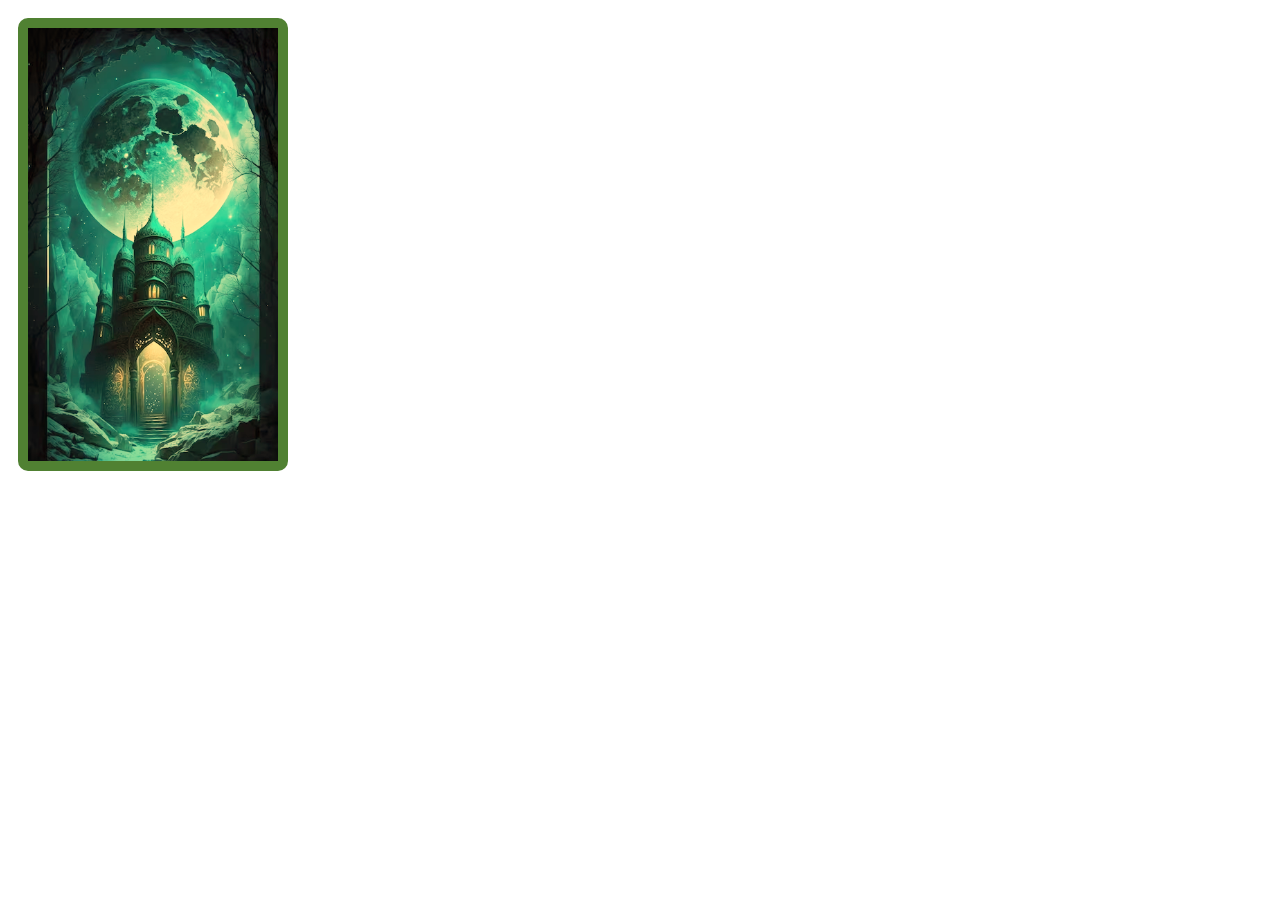
==== main.html @ b651d969 "kartyak kirakva" ====
<!DOCTYPE html>
<html lang="en">
<head>
    <meta charset="UTF-8">
    <meta name="viewport" content="width=device-width, initial-scale=1.0">
    <link rel="stylesheet" href="style.css">
    <title>Document</title>
</head>
<body>
    <div>
        <div class="cardsDiv">
            <div class="cardDiv">
                <img src="card/background.png" alt="CardBackground" class="backgroundCard card">
            </div>
        </div>
    </div>
</body>
<script src="script.js" type="module"></script>
</html>
---- style.css ----
@font-face {
    font-family: EnchantFont;
    src: url('others/EnchantingTable-Regular.ttf') format('truetype');
}


.card{
    border: 10px solid #508132;
    border-radius: 10px;
    width: 250px;
    height: 433px;
}
.cardsDiv{
    display: flex;
}
.cardDiv{
    flex-wrap: wrap;
    margin: 10px;
}
.cardText{
    font-family: EnchantFont;
    position: relative;
    top: -8%;
    text-align: center;
}
.cardTitle{
    font-family: EnchantFont;
    position: relative;
    margin: auto;
    top: -64%;
    left: 0%;
    font-size: 30px;
    transform: rotate(22deg);
}

path {
    fill: transparent;
}
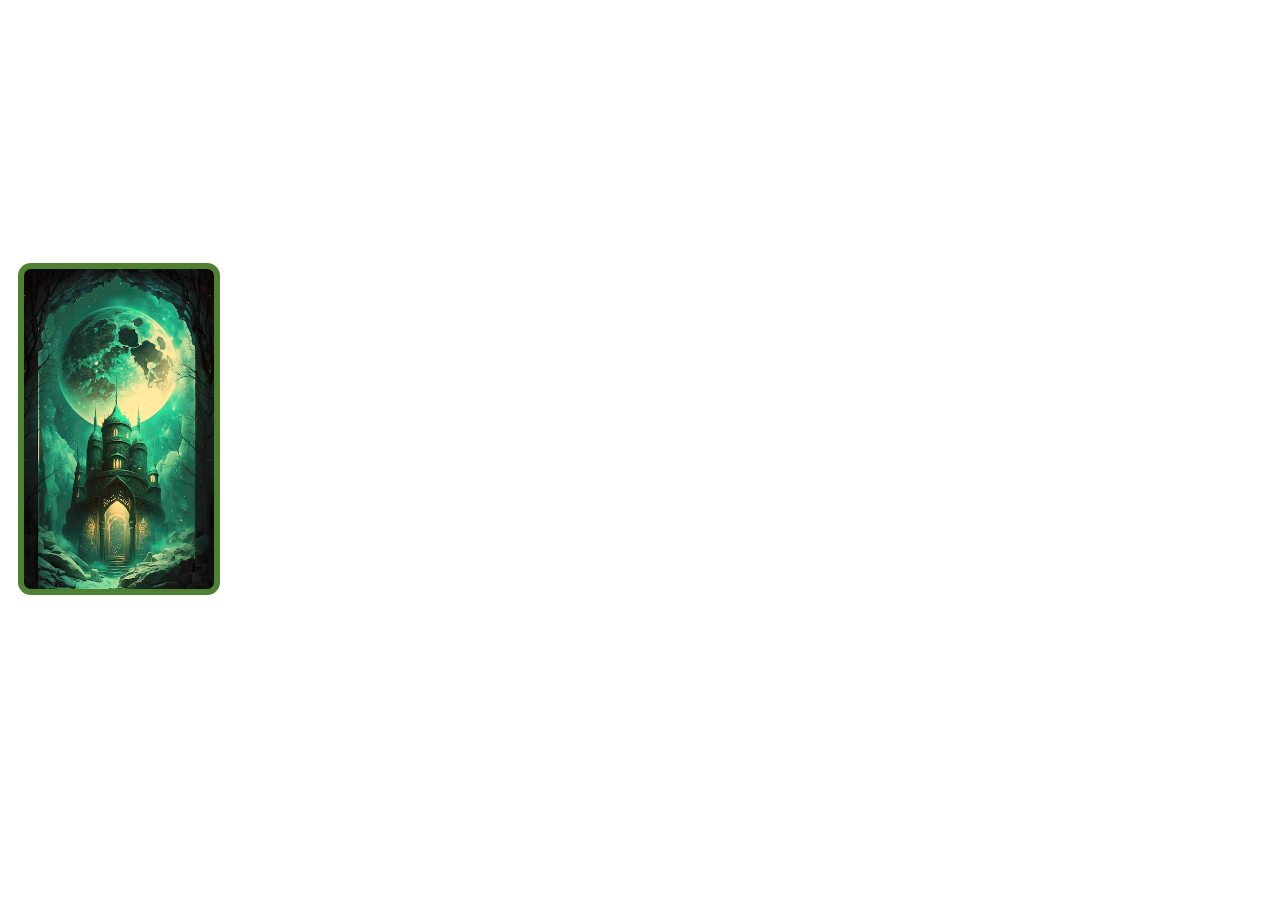
==== commit 3ad361ac: "responsive!" ====
--- a/main.html
+++ b/main.html
@@ -10,7 +10,7 @@
     <div>
         <div class="cardsDiv">
             <div class="cardDiv">
-                <img src="card/background.png" alt="CardBackground" class="backgroundCard card">
+                <div class="backgroundCard card"></div>
             </div>
         </div>
     </div>
--- a/style.css
+++ b/style.css
@@ -4,35 +4,182 @@
 }
 
 
-.card{
-    border: 10px solid #508132;
-    border-radius: 10px;
-    width: 250px;
-    height: 433px;
-}
+
+
+
 .cardsDiv{
     display: flex;
+    margin-top: 20%;
+    width: 50%;
 }
 .cardDiv{
     flex-wrap: wrap;
+    width: 33.33%;
+}
+.tile{
+    background: url(icons/tile.png);
+}
+img[src="icons/"]{
+    display: none;
+}
+
+#cardSelected{
+    border-color: #97ee65; 
+}
+
+.cardDiv{
+    display: inline-block;
+}
+
+.cardTr{
+    height: 3vw;
+    width: 12vw;
+    padding: 0px;
+    margin: 0px;
+}
+.cardTd{
+    height: 3vw;
+    width: 3vw;
+    padding: 0px;
+    margin: 0px;
+}
+.BuildingImg{
+    height: 3vw;
+    width: auto;
+    /* padding: 6px; */
+}
+
+path {
+    fill: transparent;
+}
+.card{
+    width: 90%;
+    height: 25vw;
     margin: 10px;
+    border: 0.5vw solid #508132;
+    border-radius: 1vw;
+}
+
+.cardTable{
+    position: relative;
+    margin: auto;
+    top: -50%;
+    left: 0%;
 }
 .cardText{
     font-family: EnchantFont;
     position: relative;
-    top: -8%;
+    top: 88%;
+    font-size: 1vw;
     text-align: center;
 }
 .cardTitle{
     font-family: EnchantFont;
     position: relative;
     margin: auto;
-    top: -64%;
+    top: -13%;
+    font-size: 30px;
+    transform: rotate(22deg);
+}
+
+.cardImg{
+    background-image: url(card/card.png);
+    background-size: contain;
+    /* width: 90%;
+    margin: 10px;
+    border: 0.5vw solid #508132;
+    border-radius: 1vw; */
+}
+
+.backgroundCard{
+    background-image: url(card/background.png);
+    background-size: contain;
+}
+/* 
+.card{
+    border: 10px solid #508132;
+    border-radius: 10px;
+    width: 100%;
+    height: auto;
+}
+.cardsDiv{
+    display: flex;
+    margin-top: 20%;
+    width: 50%;
+}
+.cardDiv{
+    flex-wrap: wrap;
+    margin: 10px;
+    width: 33.33%;
+}
+.cardText{
+    font-family: EnchantFont;
+    position: relative;
+    top: -65px;
+    text-align: center;
+}
+.cardTitle{
+    font-family: EnchantFont;
+    position: relative;
+    margin: auto;
+    top: -500px;
     left: 0%;
     font-size: 30px;
     transform: rotate(22deg);
+}
+.cardDiv>img{
+    width: 90%;
+    text-align: center;
 }
 
 path {
     fill: transparent;
 }
+
+#cardSelected{
+    border: 10px solid #97ee65; 
+}
+
+.cardField{
+    background-color: red;
+    position: relative;
+}
+
+.cardTable{
+    position: relative;
+    margin: auto;
+    top: -688px;
+    left: 0%;
+}
+.cardTr{
+    height: 54px;
+    width: 126px;
+    padding: 0px;
+    margin: 0px;
+}
+.cardTd{
+    height: 54px;
+    width: 54px;
+    padding: 0px;
+    margin: 0px;
+}
+
+.tile{
+    background: url(icons/tile.png);
+}
+
+img[src="icons/"]{
+    display: none;
+}
+
+.BuildingImg{
+    height: 42px;
+    width: auto;
+    padding: 6px;
+}
+
+.OffsetCardShape{
+    position: relative;
+    margin: auto;
+    left: -27px;
+} */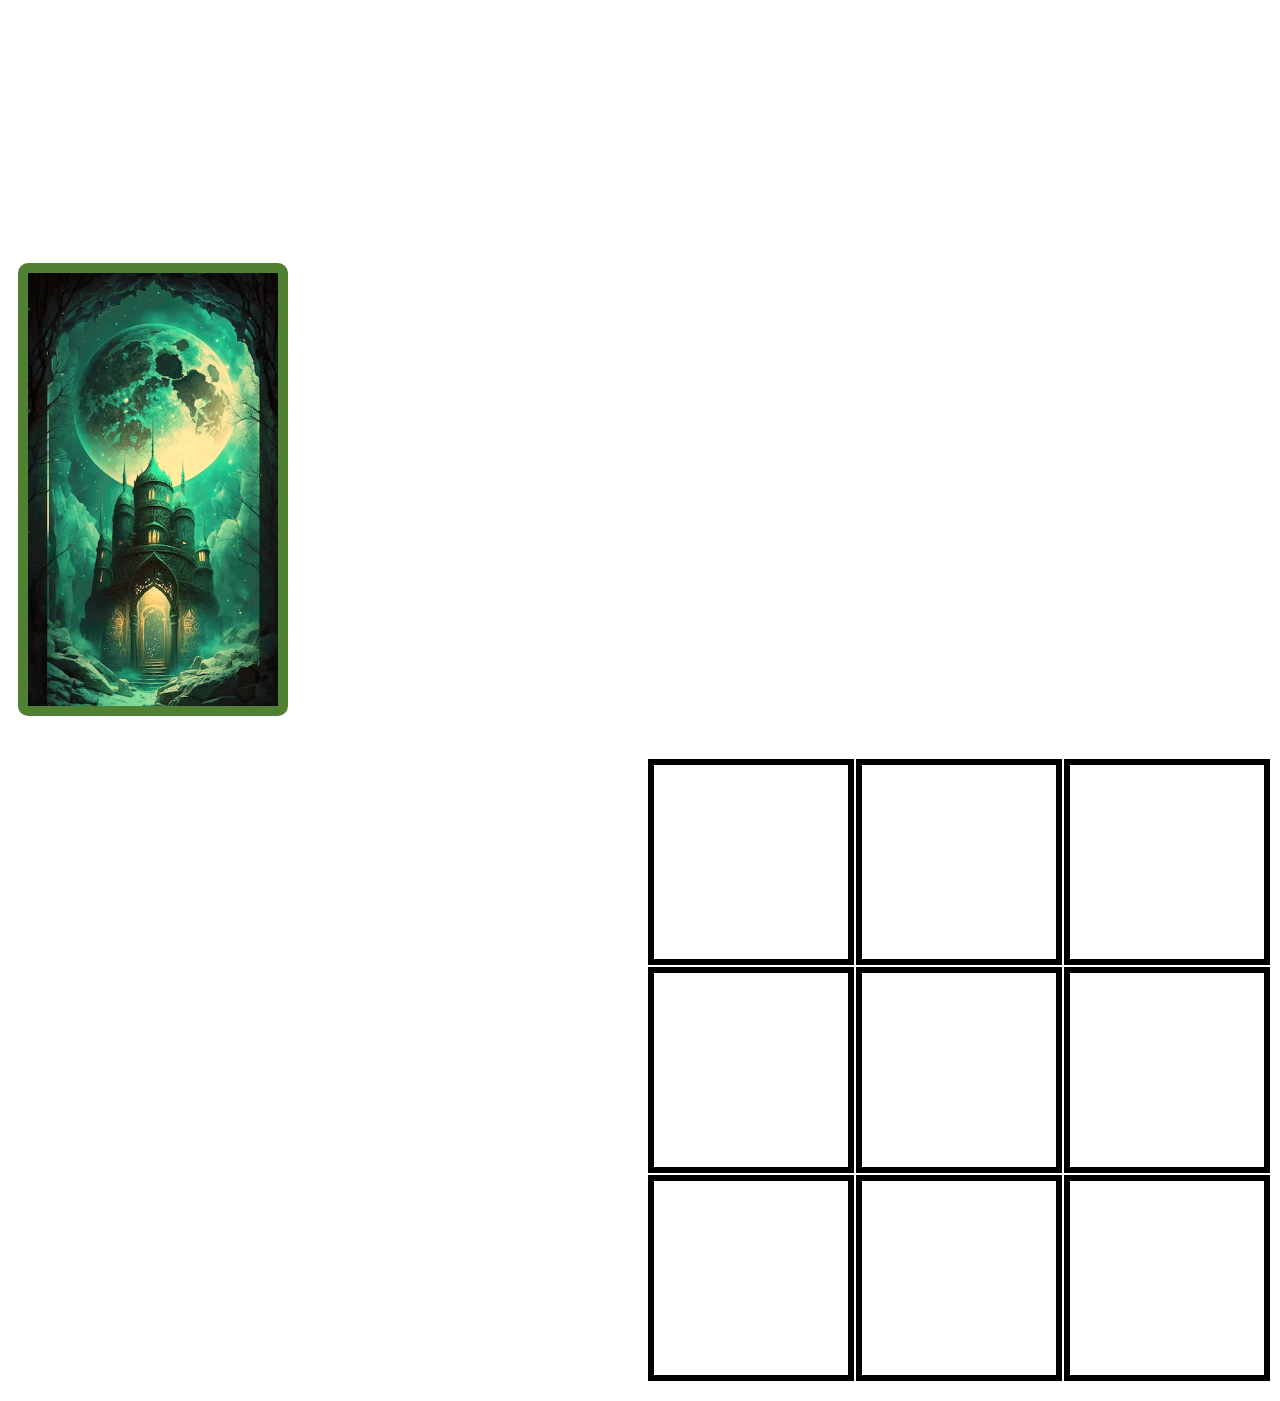
==== commit 986135a5: "added table" ====
--- a/main.html
+++ b/main.html
@@ -10,9 +10,26 @@
     <div>
         <div class="cardsDiv">
             <div class="cardDiv">
-                <div class="backgroundCard card"></div>
+                <img src="card/background.png" alt="CardBackground" class="backgroundCard card">
             </div>
         </div>
+        <table id="main-table">
+            <tr>
+                <td></td>
+                <td></td>
+                <td></td>
+            </tr>
+            <tr>
+                <td></td>
+                <td></td>
+                <td></td>
+            </tr>
+            <tr>
+                <td></td>
+                <td></td>
+                <td></td>
+            </tr>
+        </table>
     </div>
 </body>
 <script src="script.js" type="module"></script>
--- a/style.css
+++ b/style.css
@@ -4,113 +4,19 @@
 }
 
 
-
-
-
-.cardsDiv{
-    display: flex;
-    margin-top: 20%;
-    width: 50%;
-}
-.cardDiv{
-    flex-wrap: wrap;
-    width: 33.33%;
-}
-.tile{
-    background: url(icons/tile.png);
-}
-img[src="icons/"]{
-    display: none;
-}
-
-#cardSelected{
-    border-color: #97ee65; 
-}
-
-.cardDiv{
-    display: inline-block;
-}
-
-.cardTr{
-    height: 3vw;
-    width: 12vw;
-    padding: 0px;
-    margin: 0px;
-}
-.cardTd{
-    height: 3vw;
-    width: 3vw;
-    padding: 0px;
-    margin: 0px;
-}
-.BuildingImg{
-    height: 3vw;
-    width: auto;
-    /* padding: 6px; */
-}
-
-path {
-    fill: transparent;
-}
-.card{
-    width: 90%;
-    height: 25vw;
-    margin: 10px;
-    border: 0.5vw solid #508132;
-    border-radius: 1vw;
-}
-
-.cardTable{
-    position: relative;
-    margin: auto;
-    top: -50%;
-    left: 0%;
-}
-.cardText{
-    font-family: EnchantFont;
-    position: relative;
-    top: 88%;
-    font-size: 1vw;
-    text-align: center;
-}
-.cardTitle{
-    font-family: EnchantFont;
-    position: relative;
-    margin: auto;
-    top: -13%;
-    font-size: 30px;
-    transform: rotate(22deg);
-}
-
-.cardImg{
-    background-image: url(card/card.png);
-    background-size: contain;
-    /* width: 90%;
-    margin: 10px;
-    border: 0.5vw solid #508132;
-    border-radius: 1vw; */
-}
-
-.backgroundCard{
-    background-image: url(card/background.png);
-    background-size: contain;
-}
-/* 
 .card{
     border: 10px solid #508132;
     border-radius: 10px;
-    width: 100%;
-    height: auto;
+    width: 250px;
+    height: 433px;
 }
 .cardsDiv{
     display: flex;
     margin-top: 20%;
-    width: 50%;
 }
 .cardDiv{
     flex-wrap: wrap;
     margin: 10px;
-    width: 33.33%;
 }
 .cardText{
     font-family: EnchantFont;
@@ -126,10 +32,6 @@
     left: 0%;
     font-size: 30px;
     transform: rotate(22deg);
-}
-.cardDiv>img{
-    width: 90%;
-    text-align: center;
 }
 
 path {
@@ -148,7 +50,7 @@
 .cardTable{
     position: relative;
     margin: auto;
-    top: -688px;
+    top: -700px;
     left: 0%;
 }
 .cardTr{
@@ -160,26 +62,23 @@
 .cardTd{
     height: 54px;
     width: 54px;
+    border: 2px solid #000;
     padding: 0px;
     margin: 0px;
 }
 
-.tile{
-    background: url(icons/tile.png);
+.red{
+    background-color: red;
 }
 
-img[src="icons/"]{
-    display: none;
+
+#main-table {
+    padding-top: 3vh;
+    padding-bottom: 2vh;
+    float:right;
 }
 
-.BuildingImg{
-    height: 42px;
-    width: auto;
-    padding: 6px;
-}
-
-.OffsetCardShape{
-    position: relative;
-    margin: auto;
-    left: -27px;
-} */+#main-table > tbody > tr > td {
+    border: 0.5vw solid black;
+    /*Check script.js for sizing*/
+}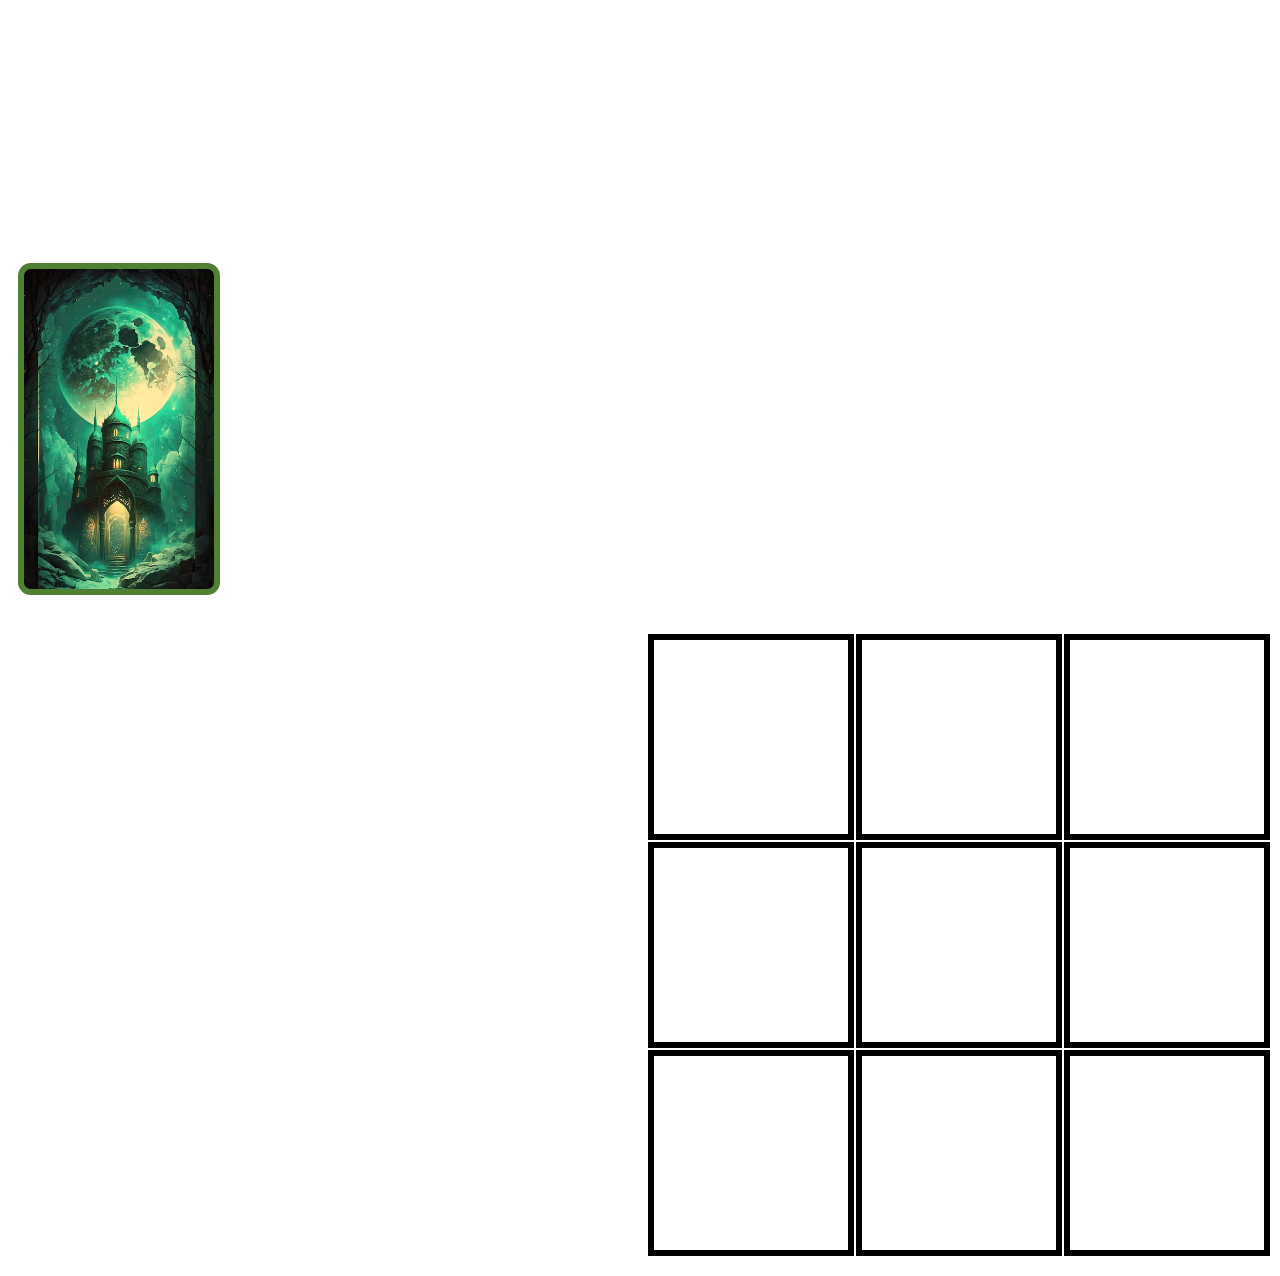
==== commit 59a12384: "Merge branch 'main' into Kártyák" ====
--- a/main.html
+++ b/main.html
@@ -10,7 +10,7 @@
     <div>
         <div class="cardsDiv">
             <div class="cardDiv">
-                <img src="card/background.png" alt="CardBackground" class="backgroundCard card">
+                <div class="backgroundCard card"></div>
             </div>
         </div>
         <table id="main-table">
--- a/style.css
+++ b/style.css
@@ -3,72 +3,94 @@
     src: url('others/EnchantingTable-Regular.ttf') format('truetype');
 }
 
-
-.card{
-    border: 10px solid #508132;
-    border-radius: 10px;
-    width: 250px;
-    height: 433px;
-}
 .cardsDiv{
     display: flex;
     margin-top: 20%;
+    width: 50%;
 }
 .cardDiv{
     flex-wrap: wrap;
+    width: 33.33%;
+}
+.tile{
+    background: url(icons/tile.png);
+}
+img[src="icons/"]{
+    display: none;
+}
+
+#cardSelected{
+    border-color: #97ee65; 
+}
+
+.cardDiv{
+    display: inline-block;
+}
+
+.cardTr{
+    height: 3vw;
+    width: 12vw;
+    padding: 0px;
+    margin: 0px;
+}
+.cardTd{
+    height: 3vw;
+    width: 3vw;
+    padding: 0px;
+    margin: 0px;
+}
+.BuildingImg{
+    height: 3vw;
+    width: auto;
+    /* padding: 6px; */
+}
+
+path {
+    fill: transparent;
+}
+.card{
+    width: 90%;
+    height: 25vw;
     margin: 10px;
+    border: 0.5vw solid #508132;
+    border-radius: 1vw;
+}
+
+.cardTable{
+    position: relative;
+    margin: auto;
+    top: -50%;
+    left: 0%;
 }
 .cardText{
     font-family: EnchantFont;
     position: relative;
-    top: -65px;
+    top: 88%;
+    font-size: 1vw;
     text-align: center;
 }
 .cardTitle{
     font-family: EnchantFont;
     position: relative;
     margin: auto;
-    top: -500px;
-    left: 0%;
+    top: -13%;
     font-size: 30px;
     transform: rotate(22deg);
 }
 
-path {
-    fill: transparent;
+.cardImg{
+    background-image: url(card/card.png);
+    background-size: contain;
 }
 
-#cardSelected{
-    border: 10px solid #97ee65; 
+.backgroundCard{
+    background-image: url(card/background.png);
+    background-size: contain;
 }
 
-.cardField{
-    background-color: red;
-    position: relative;
-}
-
-.cardTable{
-    position: relative;
+.OffsetCardShape{
     margin: auto;
-    top: -700px;
-    left: 0%;
-}
-.cardTr{
-    height: 54px;
-    width: 126px;
-    padding: 0px;
-    margin: 0px;
-}
-.cardTd{
-    height: 54px;
-    width: 54px;
-    border: 2px solid #000;
-    padding: 0px;
-    margin: 0px;
-}
-
-.red{
-    background-color: red;
+    left: -7%;
 }
 
 
@@ -81,4 +103,4 @@
 #main-table > tbody > tr > td {
     border: 0.5vw solid black;
     /*Check script.js for sizing*/
-}+}
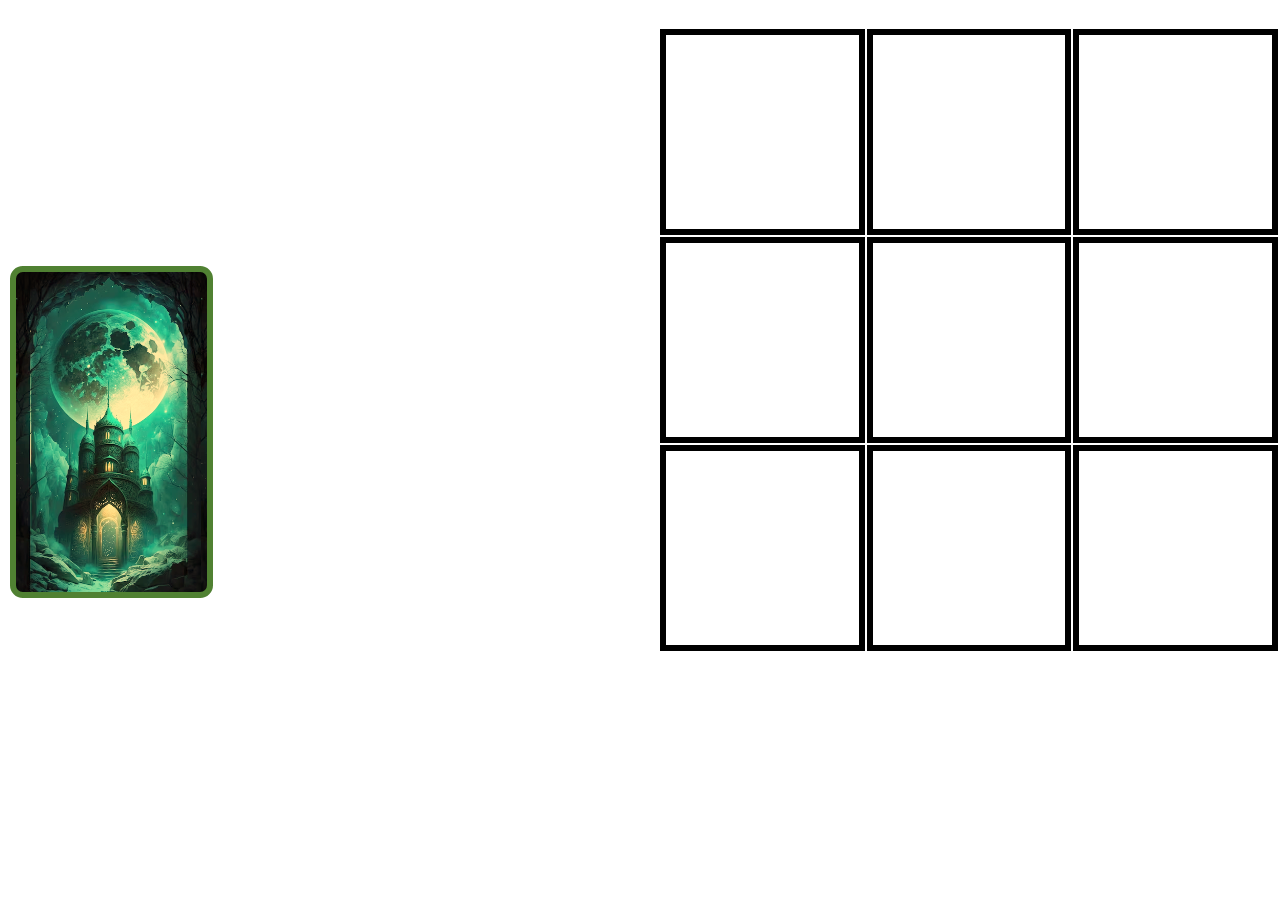
==== commit eb3f2ef2: "órai vége" ====
--- a/main.html
+++ b/main.html
@@ -7,7 +7,7 @@
     <title>Document</title>
 </head>
 <body>
-    <div>
+    <div id="base-div">
         <div class="cardsDiv">
             <div class="cardDiv">
                 <div class="backgroundCard card"></div>
--- a/style.css
+++ b/style.css
@@ -1,6 +1,14 @@
 @font-face {
     font-family: EnchantFont;
     src: url('others/EnchantingTable-Regular.ttf') format('truetype');
+}
+
+body{
+    margin: 0;
+}
+
+#base-div{
+    display: flex;
 }
 
 .cardsDiv{
@@ -96,6 +104,7 @@
 
 #main-table {
     padding-top: 3vh;
+    padding-left: 2.5vh;
     padding-bottom: 2vh;
     float:right;
 }
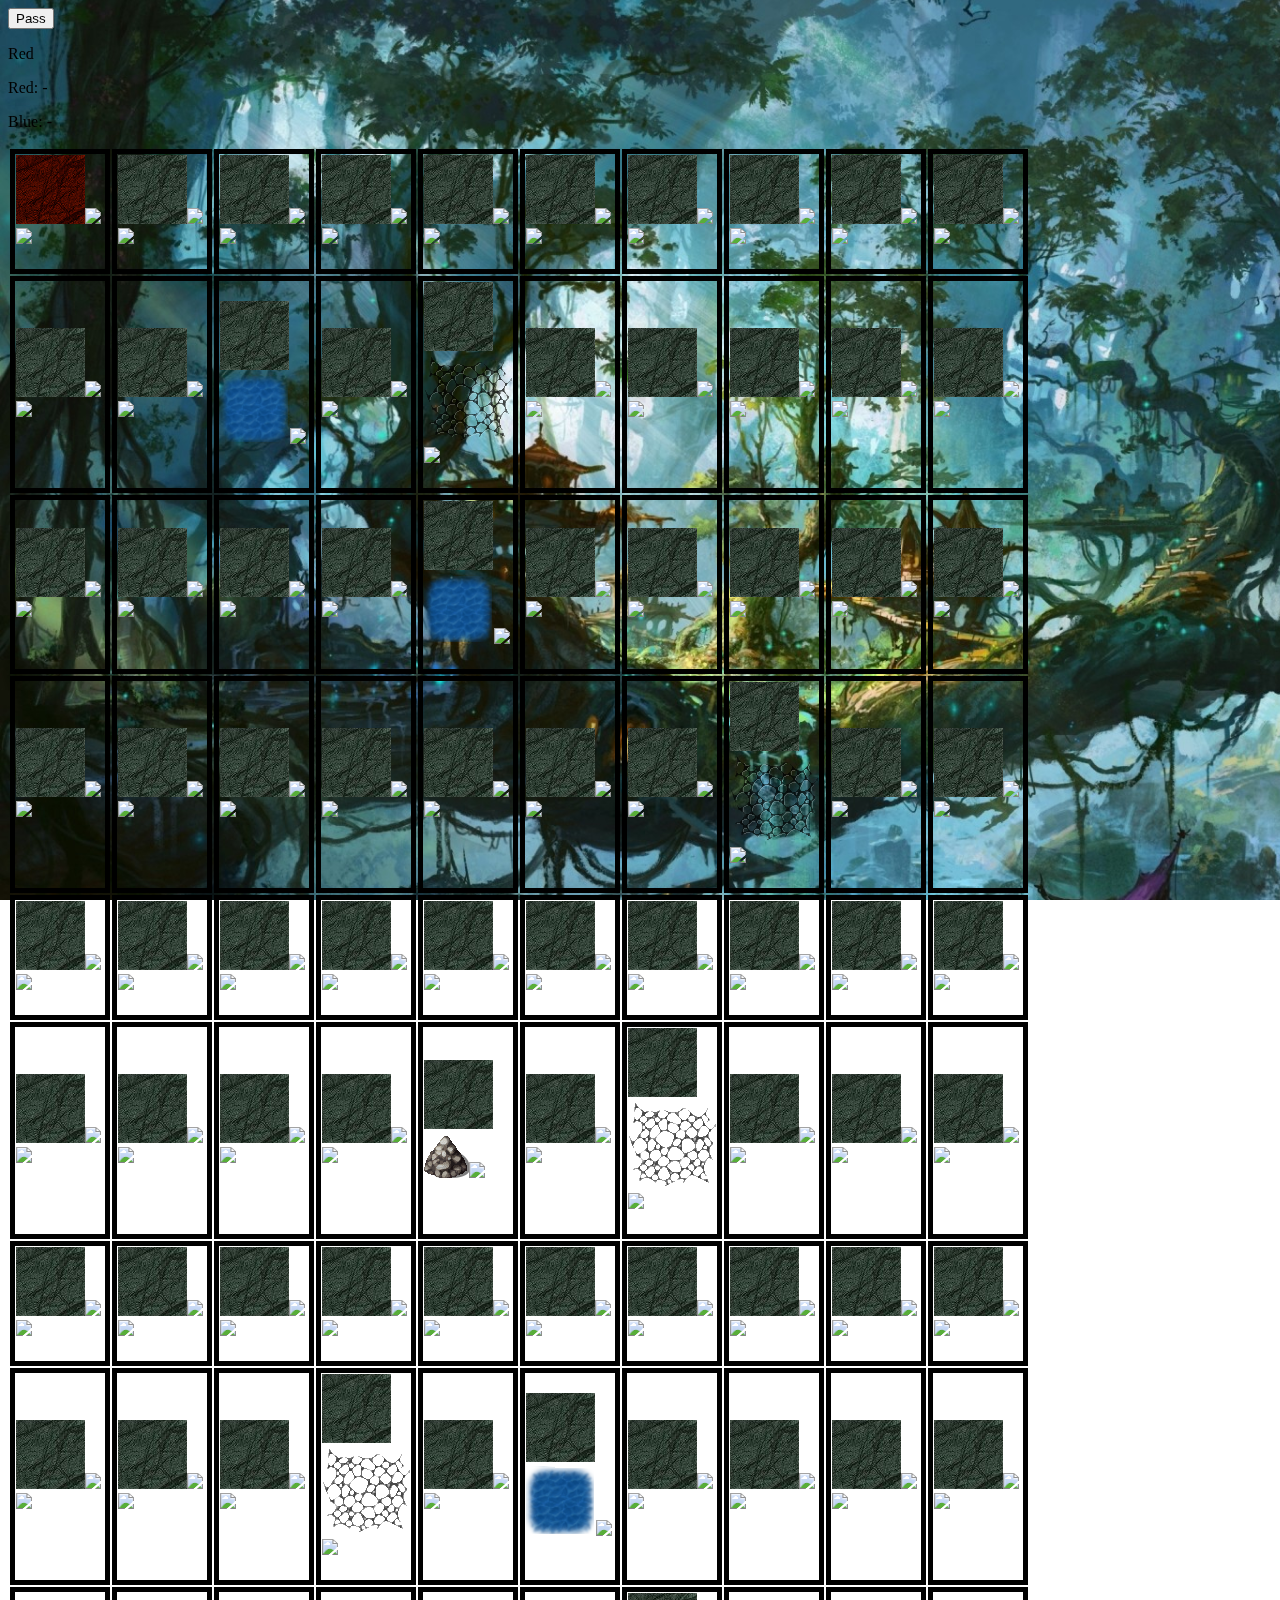
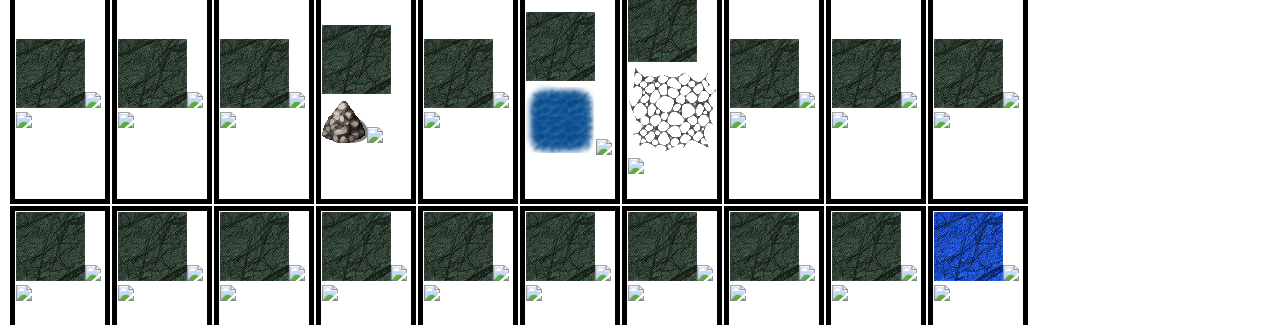
==== commit 2c6c6f2a: "finish game logic" ====
--- a/main.html
+++ b/main.html
@@ -8,6 +8,23 @@
 </head>
 <body>
     <div id="base-div">
+        <div class="miscDiv">
+            <button id="passButton">
+                Pass
+            </button>
+            <div id="currentPlayer">
+                <p> </p>
+            </div>
+            <div id="redPlayerScore">
+                <p>Red: <span>-</span></p>
+            </div>
+            <div id="bluePlayerScore">
+                <p>Blue: <span>-</span></p>
+            </div>
+            <div id="winAnnouncement">
+                <p> </p>
+            </div>
+        </div>
         <div class="cardsDiv">
             <div class="cardDiv">
                 <div class="backgroundCard card"></div>
--- a/style.css
+++ b/style.css
@@ -1,115 +1,72 @@
-@font-face {
-    font-family: EnchantFont;
-    src: url('others/EnchantingTable-Regular.ttf') format('truetype');
+body {
+    position: fixed;
+    overflow: hidden;
+    width: 1920px;
+    height: 1088px;
+    background-image: url("others/background.png");
+    background-repeat: no-repeat;
 }
 
-body{
-    margin: 0;
+#btnStart {
+    width: 250px;
+    height: 150px;
+    background-color: #27382D;
+    border: 1px solid black;
+    border-radius: 20px;
+    font-size: 40px;
+    text-align: center;
+    color: aliceblue;
+    position: absolute;
+    top: 469px;
+    left: 835px;
+    -ms-transform: translateX(-50%);
+    transform: translateX(-50%);
+    -ms-transform: translateY(-50%);
+    transform: translateY(-50%);
 }
 
-#base-div{
-    display: flex;
+#btnStart:hover {
+    cursor: pointer;
+    background-color: #508132;
 }
 
-.cardsDiv{
-    display: flex;
-    margin-top: 20%;
-    width: 50%;
-}
-.cardDiv{
-    flex-wrap: wrap;
-    width: 33.33%;
-}
-.tile{
-    background: url(icons/tile.png);
-}
-img[src="icons/"]{
-    display: none;
+#field {
+    float: right;
+    max-width: 916px;
+    max-height: 916px;
+    margin-top: 10px;
+    margin-right: 44px;
+    border: 10px;
+    border: 10px solid #508132;
+    border-collapse: collapse;
 }
 
-#cardSelected{
-    border-color: #97ee65; 
+td {
+    width: 88px;
+    height: 88px;
+    border: 5px solid black;
 }
 
-.cardDiv{
-    display: inline-block;
+.title {
+    background-image: url(icons/tile.png);
 }
 
-.cardTr{
-    height: 3vw;
-    width: 12vw;
-    padding: 0px;
-    margin: 0px;
-}
-.cardTd{
-    height: 3vw;
-    width: 3vw;
-    padding: 0px;
-    margin: 0px;
-}
-.BuildingImg{
-    height: 3vw;
-    width: auto;
-    /* padding: 6px; */
+#playerRed {
+    background-image: url(icons/tile_red.png) !important;
 }
 
-path {
-    fill: transparent;
-}
-.card{
-    width: 90%;
-    height: 25vw;
-    margin: 10px;
-    border: 0.5vw solid #508132;
-    border-radius: 1vw;
+#playerBlue {
+    background-image: url(icons/tile_blue.png) !important;
 }
 
-.cardTable{
-    position: relative;
-    margin: auto;
-    top: -50%;
-    left: 0%;
-}
-.cardText{
-    font-family: EnchantFont;
-    position: relative;
-    top: 88%;
-    font-size: 1vw;
-    text-align: center;
-}
-.cardTitle{
-    font-family: EnchantFont;
-    position: relative;
-    margin: auto;
-    top: -13%;
-    font-size: 30px;
-    transform: rotate(22deg);
+.crack {
+    background-image: url(icons/tile.png);
 }
 
-.cardImg{
-    background-image: url(card/card.png);
-    background-size: contain;
+.hole {
+    background-image: url(icons/tile.png);
 }
 
-.backgroundCard{
-    background-image: url(card/background.png);
-    background-size: contain;
-}
-
-.OffsetCardShape{
-    margin: auto;
-    left: -7%;
-}
-
-
-#main-table {
-    padding-top: 3vh;
-    padding-left: 2.5vh;
-    padding-bottom: 2vh;
-    float:right;
-}
-
-#main-table > tbody > tr > td {
-    border: 0.5vw solid black;
-    /*Check script.js for sizing*/
-}
+.lake {
+    background-image: url(icons/tile.png);
+}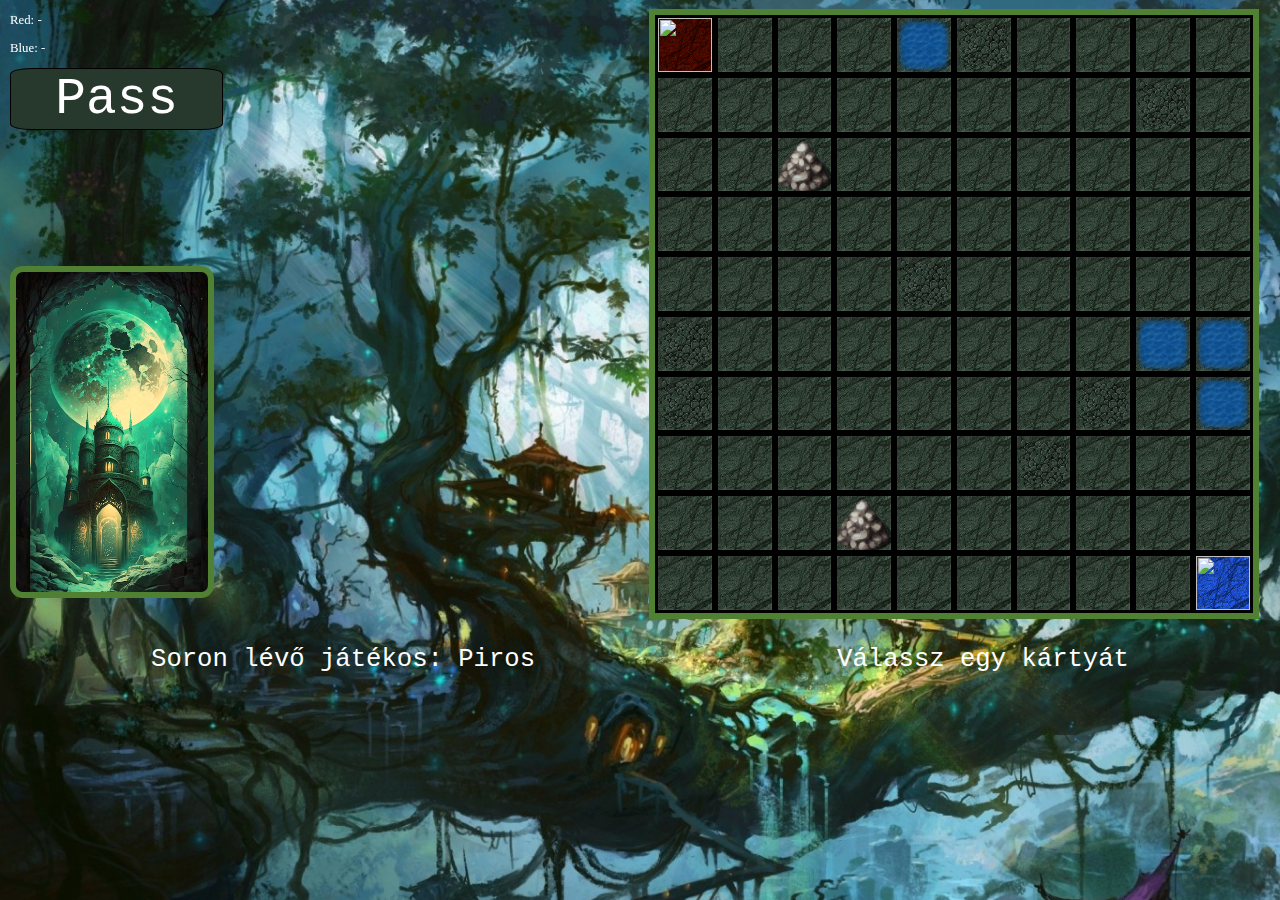
==== commit b087e457: "ppt update + css fixes" ====
--- a/main.html
+++ b/main.html
@@ -9,12 +9,6 @@
 <body>
     <div id="base-div">
         <div class="miscDiv">
-            <button id="passButton">
-                Pass
-            </button>
-            <div id="currentPlayer">
-                <p> </p>
-            </div>
             <div id="redPlayerScore">
                 <p>Red: <span>-</span></p>
             </div>
@@ -24,6 +18,9 @@
             <div id="winAnnouncement">
                 <p> </p>
             </div>
+            <button id="passButton">
+                Pass
+            </button>
         </div>
         <div class="cardsDiv">
             <div class="cardDiv">
@@ -48,6 +45,14 @@
             </tr>
         </table>
     </div>
+    <div class="textDiv">
+        <div id="currentPlayer">
+            <p class="text">Soron lévő játékos:</p>
+        </div>
+        <div>
+            <p class="text" id="alertText">Válassz egy kártyát</p>
+        </div>
+    </div>
 </body>
 <script src="script.js" type="module"></script>
 </html>
--- a/style.css
+++ b/style.css
@@ -1,13 +1,57 @@
 body {
+    overflow: hidden;
+    background-image: url("others/background.png");
+    background-size: auto;
+
+}
+
+.miscDiv{
     position: fixed;
-    overflow: hidden;
-    width: 1920px;
-    height: 1088px;
-    background-image: url("others/background.png");
-    background-repeat: no-repeat;
-}
-
-#btnStart {
+    width: 50%;
+    left: 10px;
+    top: 0vw;
+    color: #fff;
+    font-size: 1vw;
+}
+
+#winAnnouncement{
+    font-size: 1vw;
+}
+
+#passButton{
+    background-color: #27382D;
+    border: 1px solid #000;
+    width: 33.33%;
+    height: 10%;
+    color: #fff;
+    font-size: 4vw;
+    font-family: 'Courier New', Courier, monospace;
+    border-radius: 10%;
+}
+
+.text{
+    color: #fff;
+    font-size: 2vw;
+    font-family: 'Courier New', Courier, monospace;
+}
+
+.textDiv{
+    display: flex;
+    justify-content: space-around;
+}
+
+@media only screen and (min-width: 1670px) {
+    .text{
+        /* margin-bottom: -50vw; */
+    }
+    .textDiv{
+        display: block;
+        position: fixed;
+        top: 10vw;
+        left: 10px;
+    }
+}
+/*#btnStart{
     width: 250px;
     height: 150px;
     background-color: #27382D;
@@ -23,14 +67,14 @@
     transform: translateX(-50%);
     -ms-transform: translateY(-50%);
     transform: translateY(-50%);
-}
-
-#btnStart:hover {
+}*/
+
+/*#btnStart:hover{
     cursor: pointer;
     background-color: #508132;
-}
-
-#field {
+}*/
+
+/*#field {
     float: right;
     max-width: 916px;
     max-height: 916px;
@@ -39,34 +83,213 @@
     border: 10px;
     border: 10px solid #508132;
     border-collapse: collapse;
-}
-
-td {
+}*/
+
+/*td {
     width: 88px;
     height: 88px;
+    background-image: url(icons/tile.png);
     border: 5px solid black;
-}
-
-.title {
-    background-image: url(icons/tile.png);
-}
-
-#playerRed {
-    background-image: url(icons/tile_red.png) !important;
-}
-
-#playerBlue {
-    background-image: url(icons/tile_blue.png) !important;
-}
-
-.crack {
-    background-image: url(icons/tile.png);
-}
-
-.hole {
-    background-image: url(icons/tile.png);
-}
-
-.lake {
-    background-image: url(icons/tile.png);
+}*/
+
+@font-face {
+    font-family: EnchantFont;
+    src: url('others/EnchantingTable-Regular.ttf') format('truetype');
+}
+
+body{
+    margin: 0;
+}
+
+#base-div{
+    display: flex;
+    margin-bottom: 1px;
+}
+
+.cardsDiv{
+    display: flex;
+    margin-top: 20%;
+    width: 50%;
+}
+.cardDiv{
+    flex-wrap: wrap;
+    width: 33.33%;
+}
+.tile{
+    background: url(icons/tile.png);
+}
+img[src="icons/"]{
+    display: none;
+}
+
+#cardSelected{
+    border-color: #97ee65; 
+}
+
+.cardDiv{
+    display: inline-block;
+}
+
+.cardTr{
+    height: 3vw;
+    width: 12vw;
+    padding: 0px;
+    margin: 0px;
+}
+.cardTd{
+    height: 3vw;
+    width: 3vw;
+    padding: 0px;
+    margin: 0px;
+}
+.BuildingImg{
+    height: 3vw;
+    width: auto;
+    /* padding: 6px; */
+}
+
+path {
+    fill: transparent;
+}
+.card{
+    width: 90%;
+    height: 25vw;
+    margin: 10px;
+    border: 0.5vw solid #508132;
+    border-radius: 1vw;
+}
+
+.cardTable{
+    position: relative;
+    margin: auto;
+    top: -50%;
+    left: 0%;
+}
+.cardText{
+    font-family: EnchantFont;
+    position: relative;
+    top: 88%;
+    font-size: 1vw;
+    text-align: center;
+}
+.cardTitle{
+    font-family: EnchantFont;
+    position: relative;
+    margin: auto;
+    top: -13%;
+    font-size: 30px;
+    transform: rotate(22deg);
+}
+
+.cardImg{
+    background-image: url(card/card.png);
+    background-size: contain;
+}
+
+.backgroundCard{
+    background-image: url(card/background.png);
+    background-size: contain;
+}
+
+.OffsetCardShape{
+    margin: auto;
+    left: -7%;
+}
+
+#main-table {
+    margin: 1vh 1vh 0vh 1vh;
+    border: 0.5vw solid #508132 ;
+    height: 0;
+    float:right;
+    border-spacing: 0px;
+    border-collapse: initial;
+    text-indent: unset;
+    box-sizing: unset;
+}
+
+#main-table > tr > td {
+    border: #000 solid 0.25vw;
+    padding: 0px;
+    max-height: 4.2vw;
+    min-height: 4.2vw;
+}
+#main-table > tr > td > *{
+    position: absolute;
+
+}
+
+.selection-div {
+    background-color: blueviolet;
+    position: relative !important; 
+    vertical-align: middle;
+    object-fit: fill; 
+    max-height: 4.2vw;
+    min-height: 4.2vw;
+}
+
+.table-tile {
+    height: 4.2vw;
+    width: 4.2vw;
+    vertical-align: middle;
+    object-fit: fill; 
+}
+
+@media only screen and (max-width: 520px) {
+    #base-div{
+        flex-direction:column-reverse;
+    }
+    #main-table {
+        border: 1vw solid #508132 ;
+    }
+    .table-tile {
+        height: 9.1vw;
+        width: 9.1vw;
+        vertical-align: middle;
+        object-fit: fill; 
+    }
+    .cardsDiv{
+        margin-top: 1vh;
+        margin-right: 1vh;
+        width: 100%;
+    }
+    .card{
+        width: 90%;
+        height: 51vw;
+        margin-right: 3vh;
+        border: 1vw solid #508132;
+        border-radius: 1vw;
+    }
+    
+    .cardTable{
+        top: -50%;
+        left: 0%;
+    }
+    .cardText{
+        top: 88%;
+        font-size: 2.5vw;
+    }
+    .cardTitle{
+        top: -15%;
+        font-size: 36px;
+    }
+    .cardTr{
+        height: 3vw;
+        width: 20vw;
+        padding: 0px;
+        margin: 0px;
+    }
+    .cardTd{
+        height: 5vw;
+        width: 5vw;
+        padding: 0px;
+        margin: 0px;
+    }
+    .BuildingImg{
+        height: 2vw;
+        width: auto;
+        /* padding: 6px; */
+    }
+    .OffsetCardShape{
+        left: -5%;
+    }
 }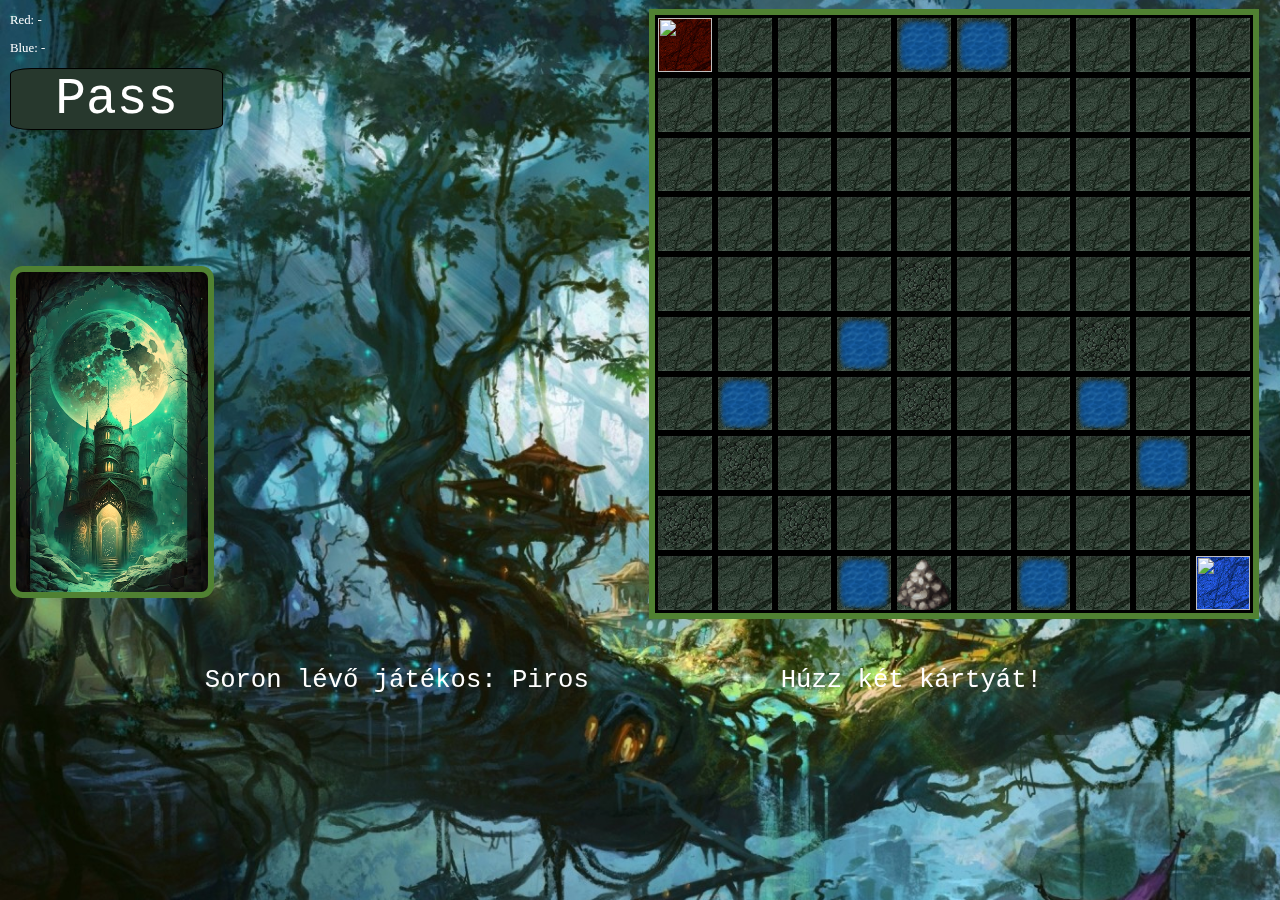
==== commit 374ba2a0: "kész" ====
--- a/main.html
+++ b/main.html
@@ -50,7 +50,7 @@
             <p class="text">Soron lévő játékos:</p>
         </div>
         <div>
-            <p class="text" id="alertText">Válassz egy kártyát</p>
+            <p class="text" id="alertText">Húzz két kártyát!</p>
         </div>
     </div>
 </body>
--- a/style.css
+++ b/style.css
@@ -32,17 +32,21 @@
 .text{
     color: #fff;
     font-size: 2vw;
+    margin-left: 15vw;
     font-family: 'Courier New', Courier, monospace;
 }
 
 .textDiv{
+    position:fixed;
+    top: 50vw;
+    left: 1vw;
     display: flex;
     justify-content: space-around;
 }
 
-@media only screen and (min-width: 1670px) {
+@media only screen and (min-width: 1870px) {
     .text{
-        /* margin-bottom: -50vw; */
+        margin-left: 1vw;
     }
     .textDiv{
         display: block;
@@ -246,6 +250,7 @@
         width: 9.1vw;
         vertical-align: middle;
         object-fit: fill; 
+        margin-bottom:5vw;
     }
     .cardsDiv{
         margin-top: 1vh;
@@ -285,11 +290,56 @@
         margin: 0px;
     }
     .BuildingImg{
-        height: 2vw;
+        height: 4.2vw;
         width: auto;
         /* padding: 6px; */
     }
     .OffsetCardShape{
         left: -5%;
     }
+
+
+    .miscDiv{
+        display: flex;
+        justify-content:space-around;
+        flex-direction:row-reverse;
+        position: fixed;
+        width: 100%;
+        left: 10px;
+        top: 180vw;
+        color: #fff;
+        font-size: 5vw;
+        align-items: center;
+    }
+    
+    #winAnnouncement{
+        font-size: 1vw;
+    }
+    
+    #passButton{
+        background-color: #27382D;
+        border: 1px solid #000;
+        width: 33.33%;
+        height: 10%;
+        color: #fff;
+        font-size: 4vw;
+        font-family: 'Courier New', Courier, monospace;
+        border-radius: 10%;
+    }
+    
+    .text{
+        color: #fff;
+        font-size: 3vw;
+        font-family: 'Courier New', Courier, monospace;
+    }
+    
+    .textDiv{
+        display: flex;
+        justify-content: space-around;
+    }
+    
+    .textDiv{
+        position:unset;
+    }
+    
 }